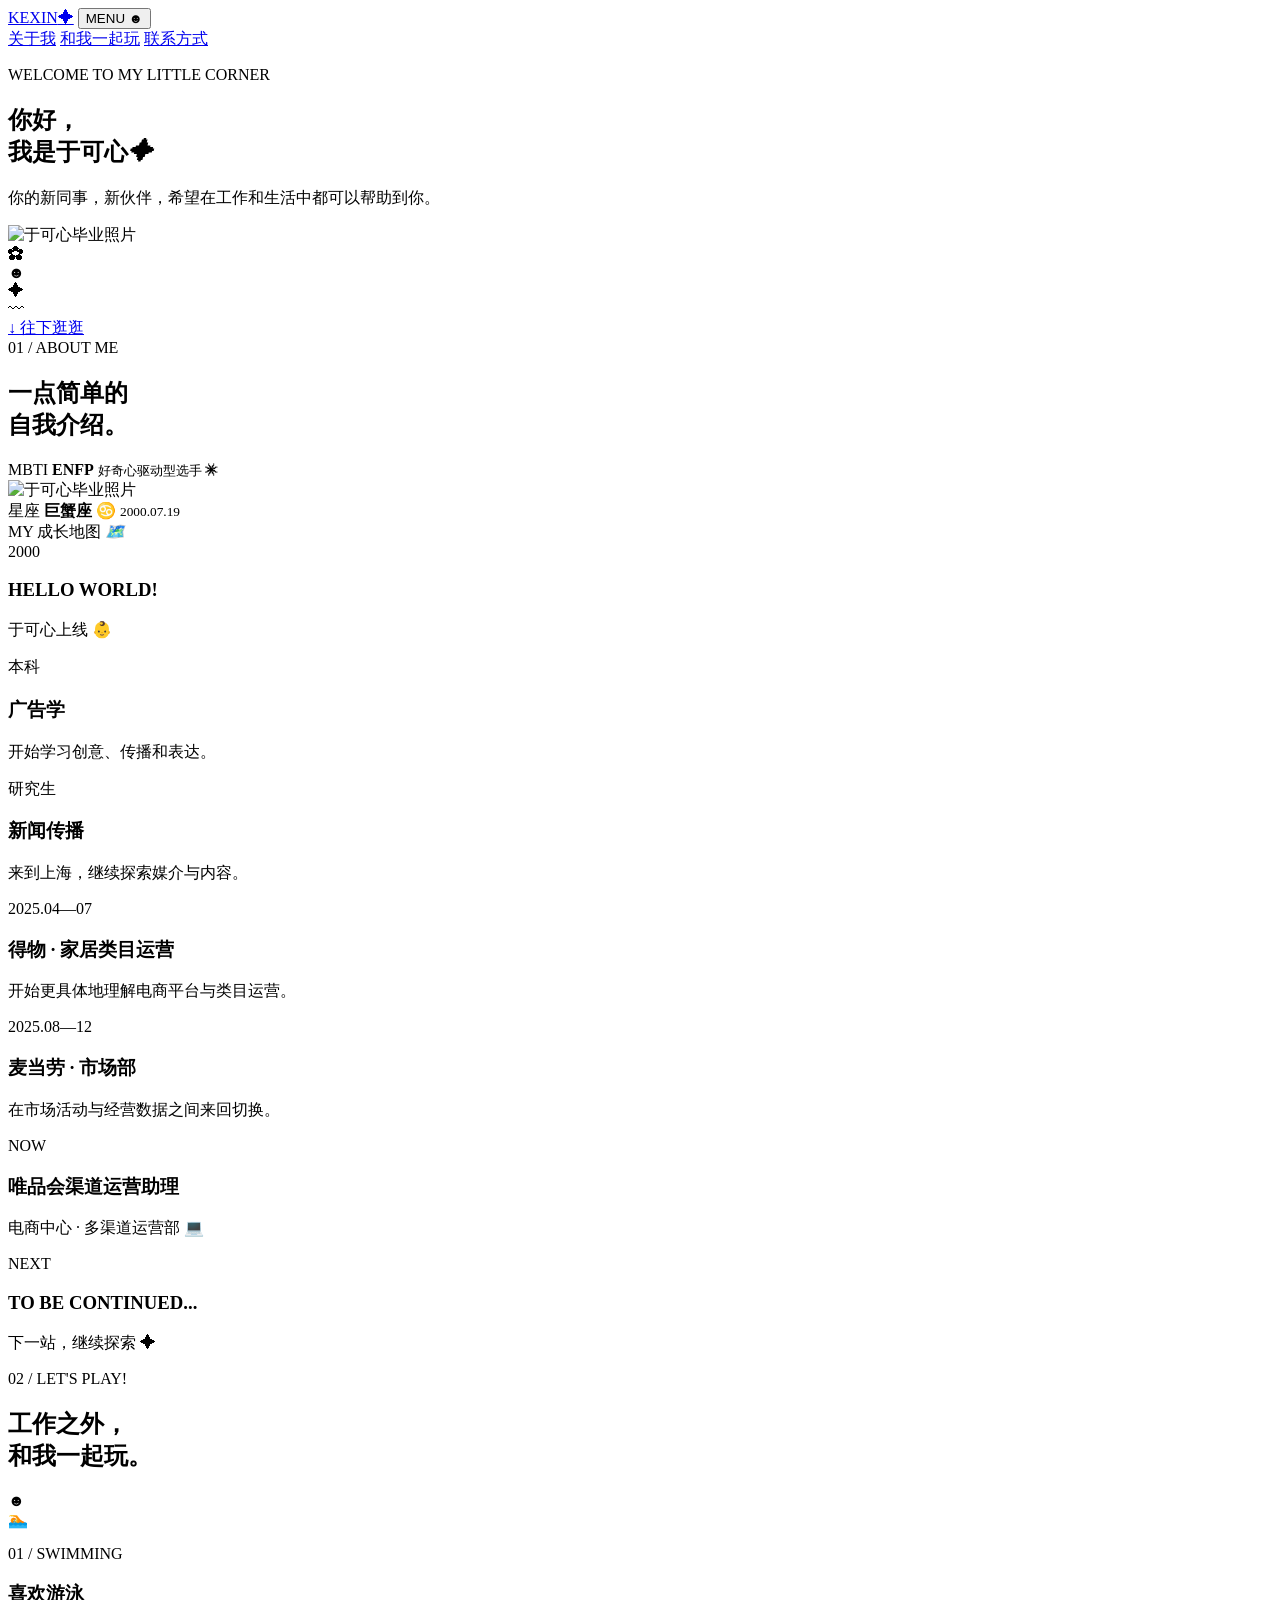
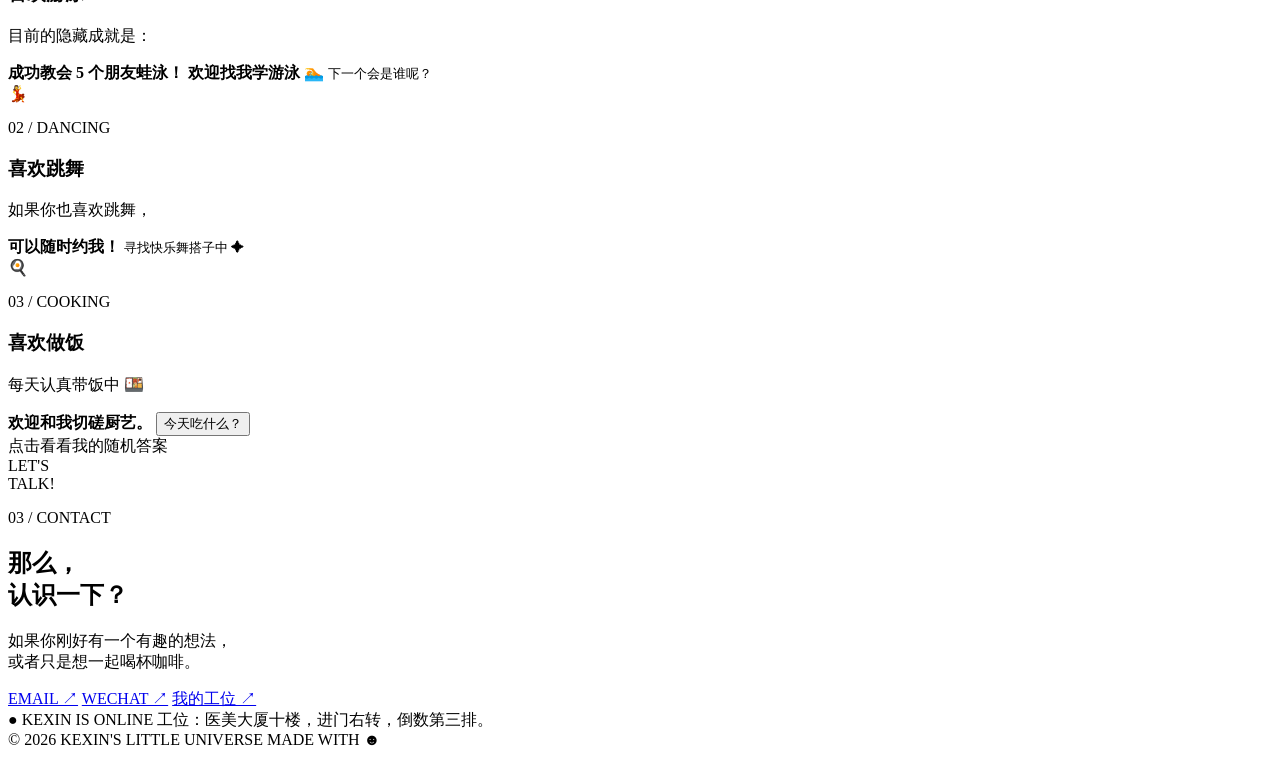
==== index.html @ 23c0f8e8 "Deploy personal website" ====
<!DOCTYPE html>
<html lang="zh-CN">
<head>
  <meta charset="UTF-8" />
  <meta name="viewport" content="width=device-width, initial-scale=1.0" />
  <title>于可心 · Personal Website</title>
  <meta name="description" content="于可心的个人网站" />
  <link rel="stylesheet" href="style.css" />
</head>
<body>
  <div class="cursor-dot"></div>

  <header class="site-header">
    <a class="logo" href="#home">KEXIN<span>✦</span></a>
    <button class="menu-toggle" aria-label="打开菜单">MENU ☻</button>
    <nav>
      <a href="#about">关于我</a>
      <a href="#play">和我一起玩</a>
      <a href="#contact">联系方式</a>
    </nav>
  </header>

  <main>
    <section id="home" class="hero section">
      <div class="hero-copy">
        <p class="eyebrow">WELCOME TO MY LITTLE CORNER</p>
        <h1>你好，<br>我是<span>于可心</span><i>✦</i></h1>
        <p class="hero-sub">你的新同事，新伙伴，希望在工作和生活中都可以帮助到你。</p>
      </div>
      <div class="hero-photo-wrap"><img class="hero-photo" src="IMG_9147.JPG" alt="于可心毕业照片"></div>
      <div class="hero-shapes" aria-hidden="true">
        <div class="shape flower">✿</div>
        <div class="shape bubble">☻</div>
        <div class="shape star">✦</div>
        <div class="shape squiggle">〰</div>
      </div>
      <a class="scroll-link" href="#about">↓ 往下逛逛</a>
    </section>

    <section id="about" class="section about">
      <div class="section-label">01 / ABOUT ME</div>
      <div class="about-head">
        <h2>一点简单的<br><span>自我介绍。</span></h2>
      </div>

      <div class="profile-grid">
        <article class="fact-card rotate-left">
          <span>MBTI</span>
          <strong>ENFP</strong>
          <small>好奇心驱动型选手 ✷</small>
        </article>
        <article class="fact-card photo-card">
          <img src="IMG_9147.JPG" alt="于可心毕业照片">
        </article>
        <article class="fact-card rotate-right">
          <span>星座</span>
          <strong>巨蟹座 ♋</strong>
          <small>2000.07.19</small>
        </article>
      </div>

      <div class="timeline-wrap">
        <div class="timeline-title"><span>MY</span> 成长地图 <i>🗺️</i></div>
        <div class="timeline compact-timeline">
          <article class="timeline-item">
            <div class="year">2000</div>
            <div class="timeline-content"><h3>HELLO WORLD!</h3><p>于可心上线 👶</p></div>
          </article>
          <article class="timeline-item">
            <div class="year">本科</div>
            <div class="timeline-content"><h3>广告学</h3><p>开始学习创意、传播和表达。</p></div>
          </article>
          <article class="timeline-item">
            <div class="year">研究生</div>
            <div class="timeline-content"><h3>新闻传播</h3><p>来到上海，继续探索媒介与内容。</p></div>
          </article>
          <article class="timeline-item">
            <div class="year">2025.04—07</div>
            <div class="timeline-content"><h3>得物 · 家居类目运营</h3><p>开始更具体地理解电商平台与类目运营。</p></div>
          </article>
          <article class="timeline-item">
            <div class="year">2025.08—12</div>
            <div class="timeline-content"><h3>麦当劳 · 市场部</h3><p>在市场活动与经营数据之间来回切换。</p></div>
          </article>
          <article class="timeline-item now">
            <div class="year">NOW</div>
            <div class="timeline-content"><h3>唯品会渠道运营助理</h3><p>电商中心 · 多渠道运营部 💻</p></div>
          </article>
          <article class="timeline-item future">
            <div class="year">NEXT</div>
            <div class="timeline-content"><h3>TO BE CONTINUED...</h3><p>下一站，继续探索 ✦</p></div>
          </article>
        </div>
      </div>
    </section>

    <section id="play" class="section play">
      <div class="section-label">02 / LET'S PLAY!</div>
      <div class="play-title">
        <h2>工作之外，<br>和我<span>一起玩。</span></h2>
        <div class="smiley">☻</div>
      </div>
      <div class="play-grid">
        <article class="play-card swim">
          <div class="card-icon">🏊</div>
          <p class="mini">01 / SWIMMING</p>
          <h3>喜欢游泳</h3>
          <p>目前的隐藏成就是：</p>
          <strong>成功教会 5 个朋友蛙泳！</strong>
          <b class="learn-swim">欢迎找我学游泳 🏊</b>
          <small>下一个会是谁呢？</small>
        </article>
        <article class="play-card dance">
          <div class="card-icon">💃</div>
          <p class="mini">02 / DANCING</p>
          <h3>喜欢跳舞</h3>
          <p>如果你也喜欢跳舞，</p>
          <strong>可以随时约我！</strong>
          <small>寻找快乐舞搭子中 ✦</small>
        </article>
        <article class="play-card cook">
          <div class="card-icon">🍳</div>
          <p class="mini">03 / COOKING</p>
          <h3>喜欢做饭</h3>
          <p>每天认真带饭中 🍱</p>
          <strong>欢迎和我切磋厨艺。</strong>
          <button id="mealButton">今天吃什么？</button>
          <div id="mealResult" class="meal-result">点击看看我的随机答案</div>
        </article>
      </div>
    </section>

    <section id="contact" class="section contact">
      <div class="contact-sticker">LET'S<br>TALK!</div>
      <p class="eyebrow">03 / CONTACT</p>
      <h2>那么，<br><span>认识一下？</span></h2>
      <p class="contact-copy">如果你刚好有一个有趣的想法，<br>或者只是想一起喝杯咖啡。</p>
      <div class="contact-links">
        <a href="mailto:ykx20000729@163.com">EMAIL ↗</a>
        <a href="tel:15516280926">WECHAT ↗</a>
        <a href="#" onclick="return false;">我的工位 ↗</a>
      </div>
      <div class="online">● KEXIN IS ONLINE <span>工位：医美大厦十楼，进门右转，倒数第三排。</span></div>
      <footer>© 2026 KEXIN'S LITTLE UNIVERSE <span>MADE WITH ☻</span></footer>
    </section>
  </main>

  <script src="script.js"></script>
</body>
</html>
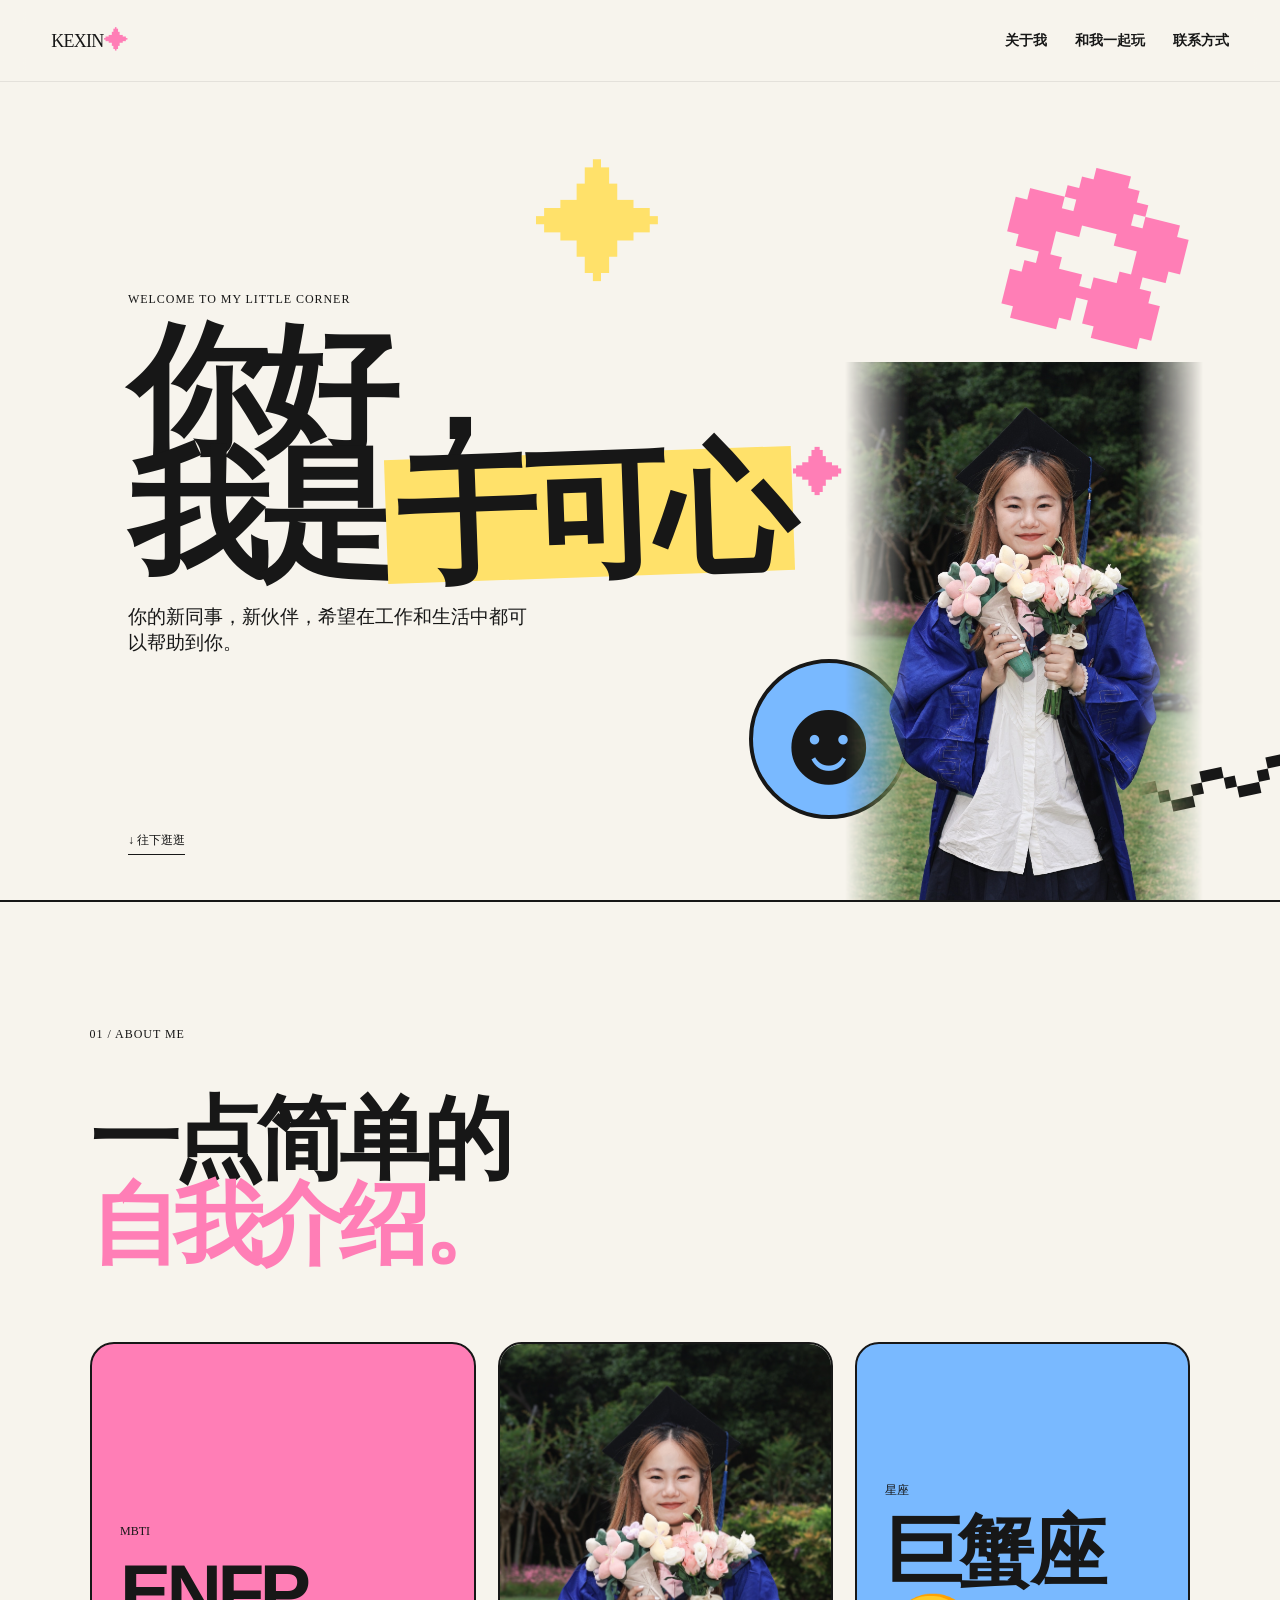
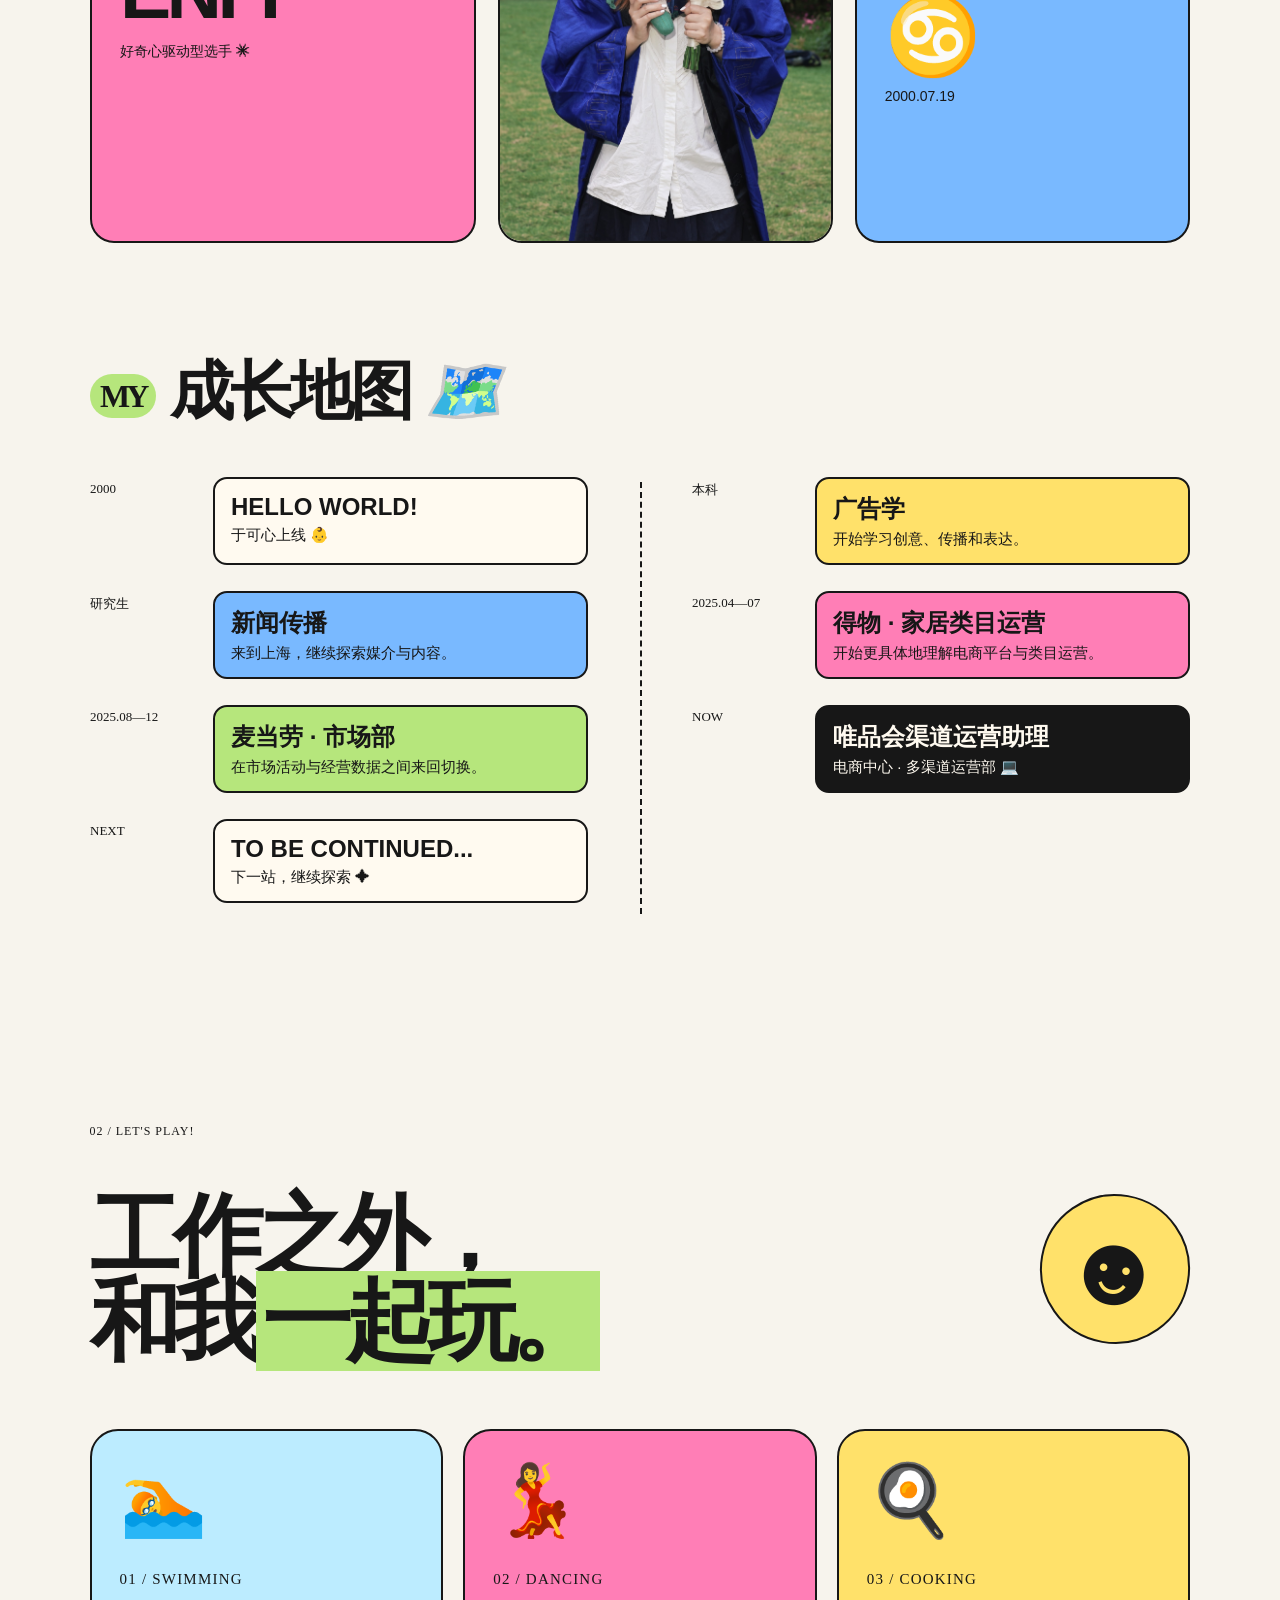
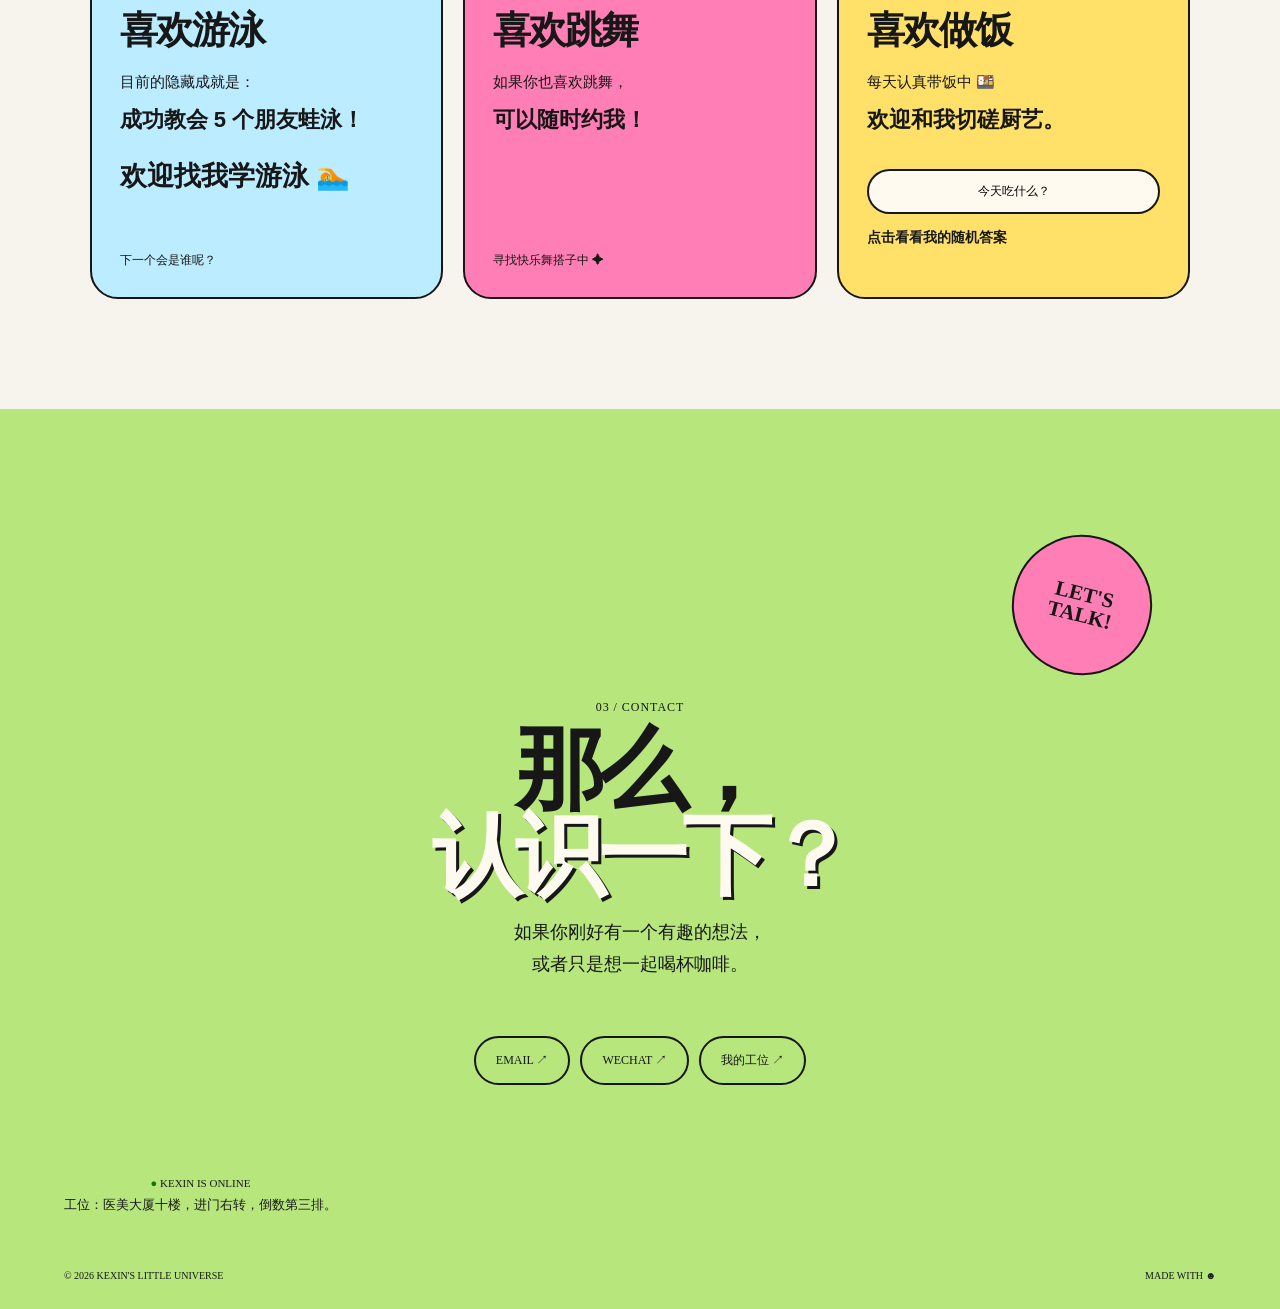
==== commit afd2cd44: "Fix image path for GitHub Pages" ====
--- a/index.html
+++ b/index.html
@@ -27,7 +27,7 @@
         <h1>你好，<br>我是<span>于可心</span><i>✦</i></h1>
         <p class="hero-sub">你的新同事，新伙伴，希望在工作和生活中都可以帮助到你。</p>
       </div>
-      <div class="hero-photo-wrap"><img class="hero-photo" src="IMG_9147.JPG" alt="于可心毕业照片"></div>
+      <div class="hero-photo-wrap"><img class="hero-photo" src="IMG_9147(2).JPG" alt="于可心毕业照片"></div>
       <div class="hero-shapes" aria-hidden="true">
         <div class="shape flower">✿</div>
         <div class="shape bubble">☻</div>
@@ -50,7 +50,7 @@
           <small>好奇心驱动型选手 ✷</small>
         </article>
         <article class="fact-card photo-card">
-          <img src="IMG_9147.JPG" alt="于可心毕业照片">
+          <img src="IMG_9147(2).JPG" alt="于可心毕业照片">
         </article>
         <article class="fact-card rotate-right">
           <span>星座</span>
--- a/style.css
+++ b/style.css
@@ -0,0 +1,63 @@
+@import url('https://fonts.googleapis.com/css2?family=DM+Mono:wght@400;500&family=Noto+Sans+SC:wght@400;500;600;700;800;900&display=swap');
+
+:root{
+  --ink:#171717; --paper:#f7f4ed; --pink:#ff7eb6; --blue:#79b9ff;
+  --yellow:#ffe16a; --green:#b6e67c; --cream:#fffaf0;
+}
+
+*{box-sizing:border-box}
+html{scroll-behavior:smooth}
+body{margin:0;background:var(--paper);color:var(--ink);font-family:"Noto Sans SC",sans-serif;overflow-x:hidden}
+a{color:inherit;text-decoration:none}
+.site-header{height:82px;position:fixed;z-index:20;inset:0 0 auto;display:flex;align-items:center;justify-content:space-between;padding:0 4vw;background:rgba(247,244,237,.82);backdrop-filter:blur(12px);border-bottom:1px solid rgba(23,23,23,.08)}
+.logo{font-family:"DM Mono";font-size:18px;font-weight:500;letter-spacing:-.04em}.logo span{color:var(--pink);font-size:25px;vertical-align:-2px}
+nav{display:flex;gap:28px;font-size:14px;font-weight:600}nav a{position:relative}nav a:after{content:"";position:absolute;left:0;bottom:-5px;width:0;height:2px;background:var(--ink);transition:.25s}nav a:hover:after{width:100%}
+.menu-toggle{display:none;border:0;background:none;font:600 13px "DM Mono";cursor:pointer}
+.section{min-height:100vh;padding:125px 7vw 70px;position:relative}
+.hero{display:flex;align-items:center;padding-left:10vw;overflow:hidden}
+.hero-copy{position:relative;z-index:2}.eyebrow,.section-label,.mini{font:500 12px "DM Mono";letter-spacing:.08em}.hero h1{font-size:clamp(72px,11vw,178px);line-height:.88;letter-spacing:-.085em;margin:22px 0 28px;font-weight:900}.hero h1 span{display:inline-block;background:var(--yellow);padding:0 .07em;transform:rotate(-2deg)}.hero h1 i{font-style:normal;font-size:.35em;color:var(--pink);vertical-align:top}.hero-sub{font-size:17px;font-weight:500}.scroll-link{position:absolute;bottom:45px;left:10vw;font:500 12px "DM Mono";border-bottom:1px solid var(--ink);padding-bottom:5px}
+.hero-shapes .shape{position:absolute;display:grid;place-items:center;animation:float 5s ease-in-out infinite}.flower{font-size:190px;color:var(--pink);right:7%;top:18%;transform:rotate(14deg)}.bubble{font-size:125px;right:29%;bottom:9%;background:var(--blue);border:4px solid var(--ink);width:160px;height:160px;border-radius:50%;animation-delay:-1s!important}.star{font-size:130px;color:var(--yellow);right:48%;top:17%;animation-delay:-2s!important}.squiggle{font-size:180px;right:-2%;bottom:0;transform:rotate(-12deg);animation-delay:-3s!important}
+@keyframes float{50%{translate:0 -13px;rotate:3deg}}
+
+.about{border-top:2px solid var(--ink)}.section-label{margin-bottom:55px}.about-head{display:grid;grid-template-columns:1.3fr .7fr;gap:50px;align-items:end}.about h2,.experience h2,.play h2,.contact h2{font-size:clamp(50px,7vw,108px);letter-spacing:-.075em;line-height:.95;margin:0;font-weight:900}.about h2 span{color:var(--pink)}.about-head>p{font-size:18px;line-height:1.7;margin:0 0 8px}
+.profile-grid{display:grid;grid-template-columns:1fr 1fr;gap:22px;max-width:820px;margin:75px auto 105px}.fact-card{min-height:230px;border:2px solid var(--ink);border-radius:24px;padding:28px;display:flex;flex-direction:column;align-items:flex-start;justify-content:center;transition:.25s}.fact-card:hover{translate:0 -8px;box-shadow:8px 9px 0 var(--ink)}.fact-card:first-child{background:var(--pink)}.fact-card:last-child{background:var(--blue)}.fact-card span{font:500 12px "DM Mono"}.fact-card strong{font-size:clamp(48px,6vw,78px);letter-spacing:-.06em;line-height:1.1;margin:10px 0}.fact-card small{font-size:14px}
+.timeline-wrap{max-width:1100px;margin:auto}.timeline-title{font-size:clamp(40px,5vw,76px);font-weight:900;letter-spacing:-.06em;margin-bottom:42px}.timeline-title span{font-family:"DM Mono";font-size:.5em;background:var(--green);padding:4px 10px;border-radius:99px;vertical-align:middle}.timeline{border-left:2px solid var(--ink);margin-left:18%;padding-left:55px}.timeline-item{display:grid;grid-template-columns:140px 1fr;gap:25px;position:relative;padding:0 0 45px}.timeline-item:before{content:"";width:15px;height:15px;background:var(--paper);border:2px solid var(--ink);border-radius:50%;position:absolute;left:-64px;top:5px}.timeline-item.now:before{background:var(--pink);width:22px;height:22px;left:-67px;top:1px}.year{font:500 13px "DM Mono";padding-top:4px}.timeline-content h3{font-size:24px;margin:0 0 5px}.timeline-content p{margin:0;font-size:15px}.future .timeline-content{border:2px dashed var(--ink);padding:18px;border-radius:15px}
+
+.experience{background:var(--ink);color:var(--cream)}.light{color:var(--yellow)}.experience-intro{display:flex;justify-content:space-between;align-items:end;margin-bottom:70px}.experience h2 span{color:var(--yellow)}.experience-intro p{font-size:16px}.company-stack{max-width:1100px;margin:auto}.company-card{min-height:245px;border-radius:25px;border:2px solid var(--ink);padding:32px 40px;display:grid;grid-template-columns:120px 1fr auto;align-items:center;margin-top:-10px;transition:.25s;cursor:default}.company-card:hover{transform:translateX(12px) rotate(.5deg)}.card-mcd{background:var(--yellow);color:var(--ink)}.card-poizon{background:var(--blue);color:var(--ink)}.company-number{font:500 13px "DM Mono";align-self:start}.company-card h3{font-size:clamp(50px,7vw,95px);letter-spacing:-.075em;line-height:.9;margin:0}.company-card h3 em{font-style:normal;font-size:.55em}.company-card p{font-size:18px;margin:13px 0 0}.arrow{font-size:48px;transition:.25s}.company-card:hover .arrow{transform:rotate(45deg)}
+
+.play{padding-bottom:110px}.play-title{display:flex;justify-content:space-between;align-items:start;margin-bottom:65px}.play h2 span{background:var(--green);padding:0 .06em}.smiley{font-size:100px;background:var(--yellow);width:150px;height:150px;border-radius:50%;border:2px solid var(--ink);display:grid;place-items:center;transform:rotate(10deg)}.play-grid{display:grid;grid-template-columns:repeat(3,1fr);gap:20px}.play-card{border:2px solid var(--ink);border-radius:28px;padding:28px;min-height:470px;position:relative;display:flex;flex-direction:column;transition:.25s}.play-card:hover{transform:translateY(-9px)}.swim{background:#bcecff}.dance{background:var(--pink)}.cook{background:var(--yellow)}.card-icon{font-size:70px;margin-bottom:25px}.play-card h3{font-size:38px;letter-spacing:-.05em;margin:12px 0}.play-card p{margin:5px 0;font-size:15px}.play-card strong{font-size:22px;line-height:1.4;margin:8px 0}.play-card small{margin-top:auto;font:500 12px "DM Mono"}#mealButton{margin-top:25px;border:2px solid var(--ink);background:var(--cream);border-radius:99px;padding:12px 16px;font:500 12px "DM Mono";cursor:pointer;transition:.2s}#mealButton:hover{background:var(--ink);color:var(--cream)}.meal-result{font-size:14px;margin-top:15px;min-height:24px;font-weight:700}
+
+.contact{min-height:100vh;background:var(--green);display:flex;flex-direction:column;align-items:center;text-align:center;justify-content:center;overflow:hidden}.contact h2 span{color:var(--cream);text-shadow:3px 3px 0 var(--ink)}.contact-copy{font-size:18px;line-height:1.8}.contact-links{display:flex;gap:10px;margin-top:38px}.contact-links a{border:2px solid var(--ink);padding:14px 20px;border-radius:99px;font:500 12px "DM Mono";transition:.2s}.contact-links a:hover{background:var(--ink);color:var(--cream);transform:translateY(-4px)}.contact-sticker{position:absolute;right:10%;top:14%;background:var(--pink);border:2px solid var(--ink);border-radius:50%;width:140px;height:140px;display:grid;place-items:center;font:900 21px/1 "DM Mono";transform:rotate(14deg)}.online{position:absolute;left:5vw;bottom:95px;font:500 11px "DM Mono"}.online:first-letter{color:#167300}.online span{display:block;margin-top:7px;font-family:"Noto Sans SC";font-size:13px}footer{position:absolute;bottom:28px;left:5vw;right:5vw;display:flex;justify-content:space-between;font:500 10px "DM Mono"}
+
+@media(max-width:760px){.site-header{height:68px;padding:0 6vw}nav{display:none}nav.open{display:flex;position:absolute;top:68px;left:0;right:0;background:var(--paper);padding:24px 6vw;flex-direction:column;gap:20px;border-bottom:2px solid var(--ink)}.menu-toggle{display:block}.section{padding:105px 6vw 55px}.hero{padding-left:8vw}.hero h1{font-size:19vw}.hero-sub{font-size:14px}.flower{font-size:105px;right:2%;top:24%}.bubble{width:95px;height:95px;font-size:70px;right:8%;bottom:18%}.star{font-size:70px;right:42%;top:18%}.squiggle{font-size:100px}.scroll-link{left:8vw}.about-head,.experience-intro{display:block}.about-head>p{margin-top:28px;font-size:15px}.profile-grid{margin:50px 0 70px;gap:12px}.fact-card{min-height:180px;padding:18px;border-radius:18px}.fact-card strong{font-size:35px}.timeline{margin-left:12px;padding-left:30px}.timeline-item{grid-template-columns:72px 1fr;gap:12px;padding-bottom:36px}.timeline-item:before{left:-39px}.timeline-item.now:before{left:-42px}.timeline-content h3{font-size:18px}.timeline-content p{font-size:13px}.company-card{grid-template-columns:1fr auto;padding:25px;min-height:210px}.company-number{grid-column:1/-1}.company-card h3{font-size:58px}.play-title .smiley{width:80px;height:80px;font-size:55px}.play-grid{grid-template-columns:1fr}.play-card{min-height:360px}.contact-sticker{width:90px;height:90px;font-size:14px;right:4%;top:8%}.contact-links{flex-wrap:wrap;justify-content:center}.online{position:static;margin-top:45px}footer{position:absolute;bottom:20px}.contact h2{font-size:19vw}}
+
+.current-role{font-size:18px!important;line-height:1.9!important}.current-role strong{background:var(--yellow);padding:1px 6px}
+.profile-grid{grid-template-columns:1.15fr 1fr 1fr;max-width:1100px;align-items:stretch}
+.role-card{background:var(--ink);color:var(--cream);border:2px solid var(--ink);border-radius:24px;padding:28px;display:flex;flex-direction:column;justify-content:center}
+.role-card>span{font:500 11px "DM Mono";color:var(--green);letter-spacing:.08em}.role-card>strong{font-size:26px;line-height:1.35;margin-top:12px}.role-card p{font-size:15px;margin:10px 0 20px}.role-card blockquote{margin:0;border-top:1px solid rgba(255,255,255,.3);padding-top:17px;font-size:14px;line-height:1.7}.role-card b{color:var(--yellow);font-size:16px}
+.compact-timeline{display:grid;grid-template-columns:1fr 1fr;gap:0 52px;border-left:0;margin-left:0;padding-left:0;position:relative}
+.compact-timeline:before{content:"";position:absolute;left:50%;top:5px;bottom:15px;border-left:2px dashed var(--ink)}
+.compact-timeline .timeline-item{grid-template-columns:108px 1fr;gap:15px;padding:0 0 26px;margin:0}
+.compact-timeline .timeline-item:before{display:none}
+.compact-timeline .timeline-item:nth-child(odd){padding-right:26px}
+.compact-timeline .timeline-item:nth-child(even){padding-left:26px}
+.compact-timeline .timeline-item:nth-child(odd) .timeline-content{background:var(--cream)}
+.compact-timeline .timeline-content{border:2px solid var(--ink);border-radius:14px;padding:14px 16px;transition:.25s}
+.compact-timeline .timeline-item:hover .timeline-content{transform:translateY(-4px);box-shadow:5px 5px 0 var(--ink)}
+.compact-timeline .timeline-item:nth-child(2) .timeline-content{background:var(--yellow)}
+.compact-timeline .timeline-item:nth-child(3) .timeline-content{background:var(--blue)}
+.compact-timeline .timeline-item:nth-child(4) .timeline-content{background:var(--pink)}
+.compact-timeline .timeline-item:nth-child(5) .timeline-content{background:var(--green)}
+.compact-timeline .now .timeline-content{background:var(--ink)!important;color:var(--cream)}
+.company-card small{display:block;margin-top:10px;font:500 11px "DM Mono";letter-spacing:.02em}
+.learn-swim{font-size:27px;line-height:1.35;margin-top:14px;display:block}
+.hero-sub{max-width:400px;font-size:19px}
+@media(max-width:900px){.profile-grid{grid-template-columns:1fr 1fr}.role-card{grid-column:1/-1;min-height:200px}.compact-timeline{grid-template-columns:1fr}.compact-timeline:before{display:none}.compact-timeline .timeline-item,.compact-timeline .timeline-item:nth-child(even),.compact-timeline .timeline-item:nth-child(odd){padding:0 0 15px;grid-template-columns:95px 1fr}.compact-timeline .timeline-content{padding:12px 14px}}
+@media(max-width:560px){.profile-grid{grid-template-columns:1fr}.role-card{grid-column:auto}.compact-timeline .timeline-item{grid-template-columns:82px 1fr}.learn-swim{font-size:23px}.company-card small{font-size:10px}.current-role{font-size:16px!important}}
+
+.hero-photo-wrap{position:absolute;right:6vw;bottom:0;width:min(28vw,360px);z-index:1;display:flex;align-items:flex-end;justify-content:center}
+.hero-photo{width:100%;height:auto;max-height:82vh;object-fit:contain;object-position:center bottom;filter:saturate(.98);-webkit-mask-image:linear-gradient(to right,transparent 0%,black 18%,black 82%,transparent 100%);mask-image:linear-gradient(to right,transparent 0%,black 18%,black 82%,transparent 100%)}
+@media(max-width:900px){.hero-photo-wrap{width:38vw;right:0;opacity:.9}.hero-photo{max-height:65vh}}
+
+.photo-card{padding:0;overflow:hidden;min-height:230px}
+.photo-card img{width:100%;height:100%;min-height:230px;object-fit:cover;object-position:center 28%;display:block}
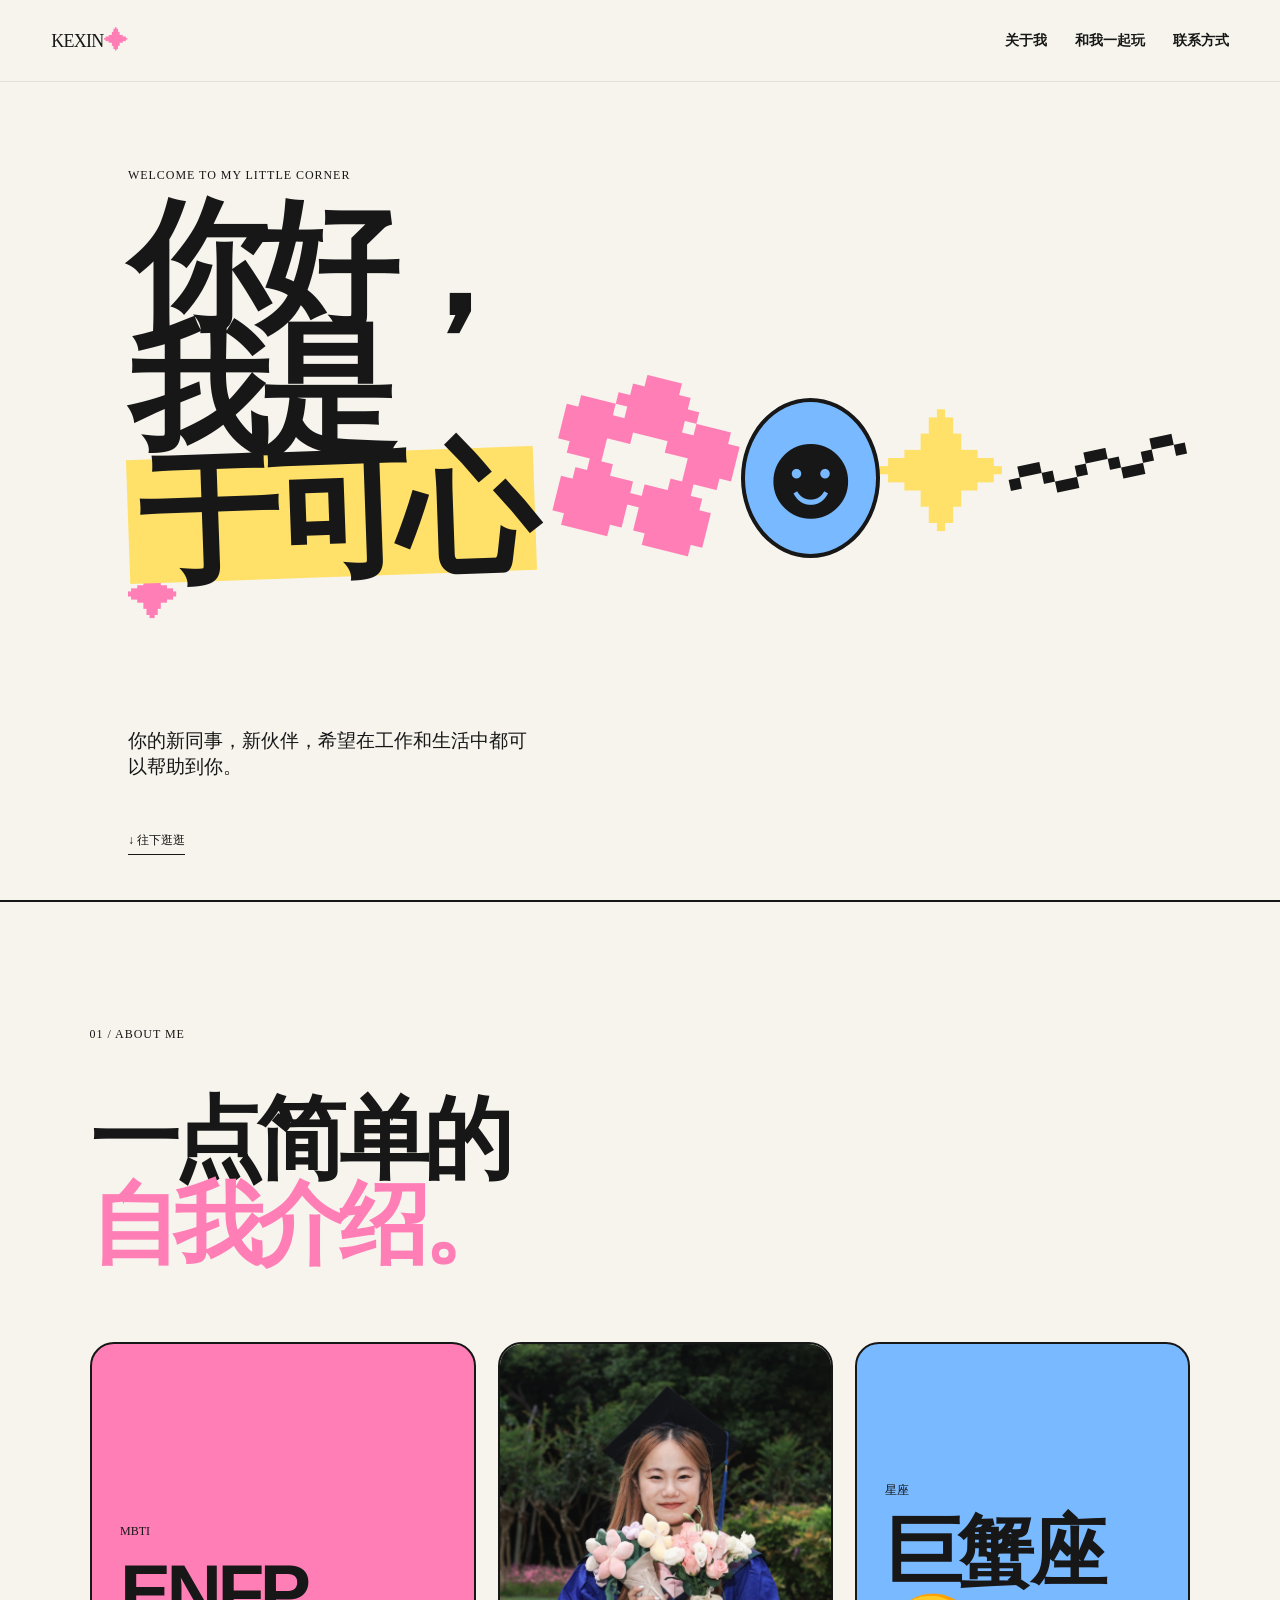
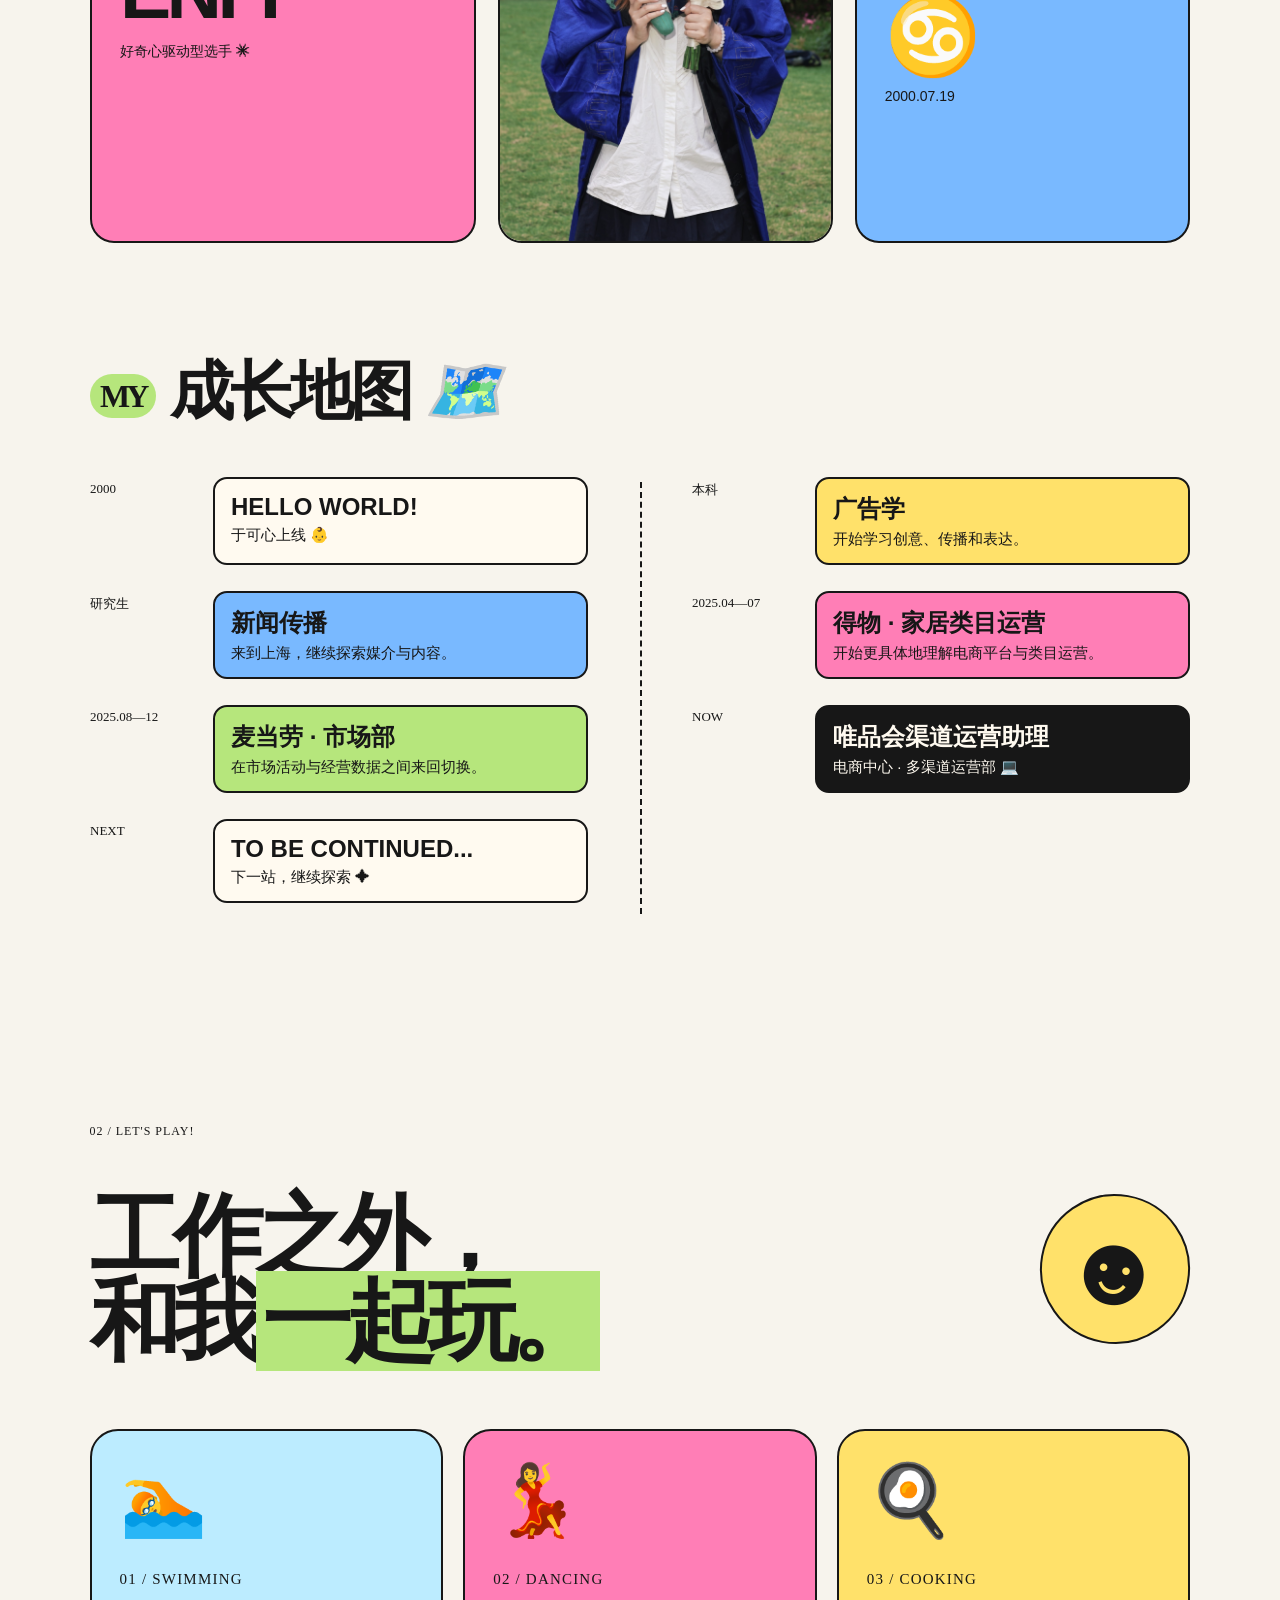
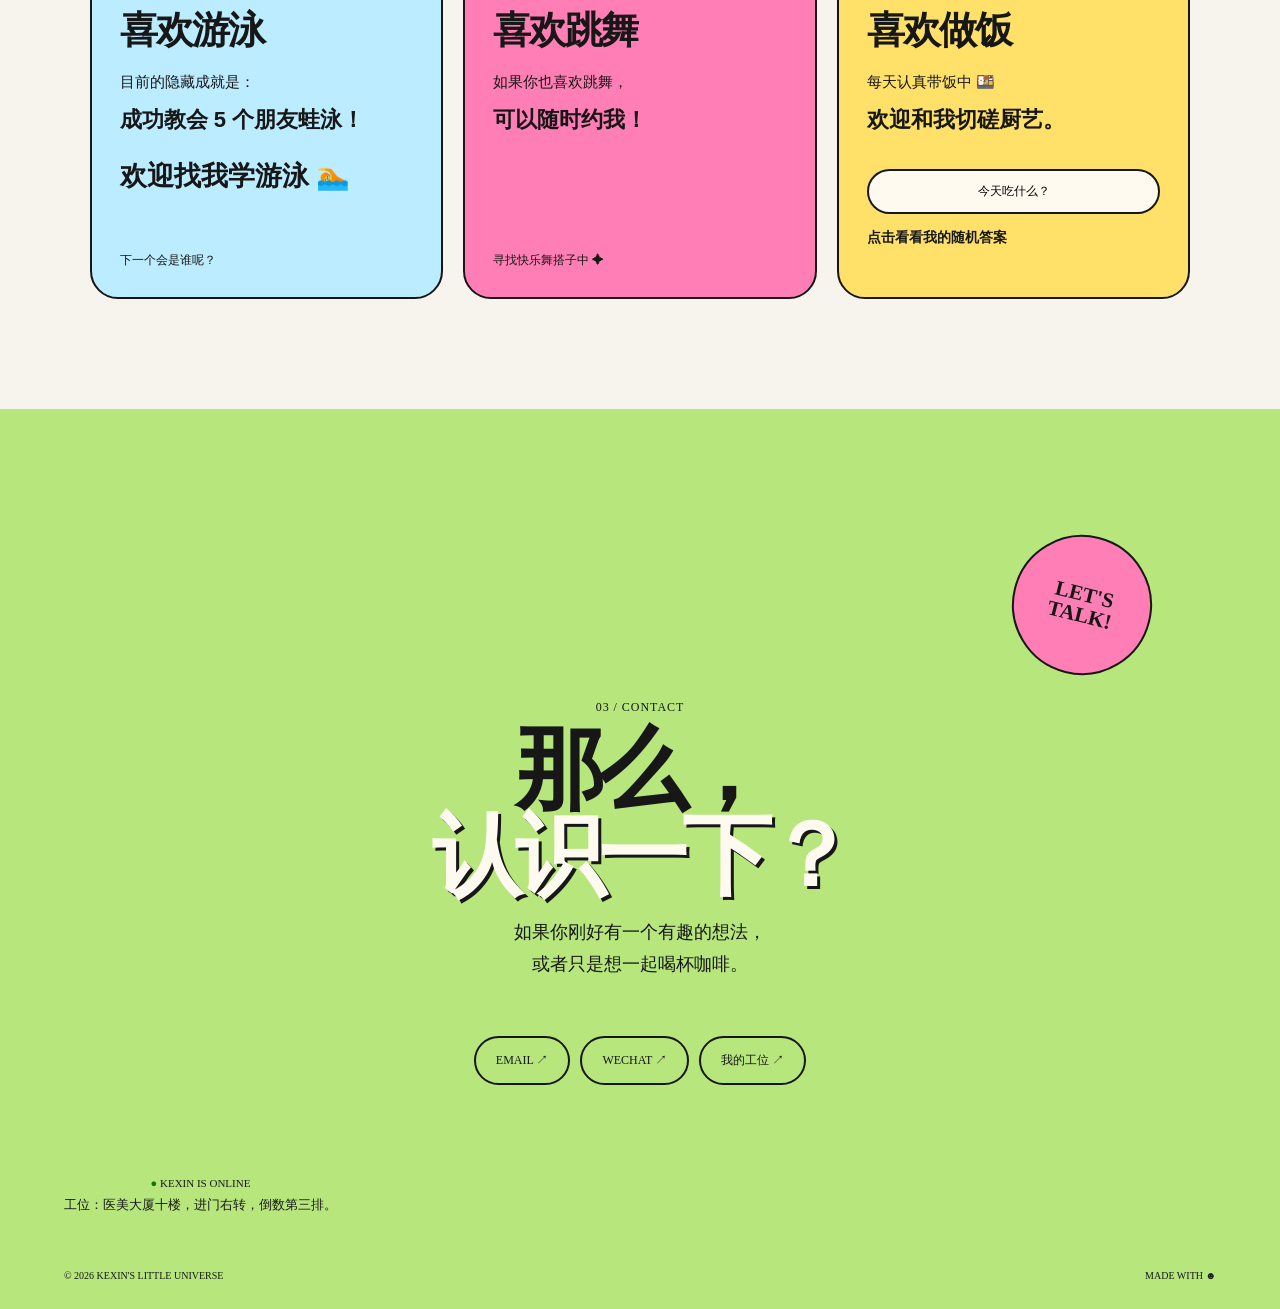
==== commit 0acfe48a: "Remove hero photo section from index.html Removed hero photo and related div from index.html." ====
--- a/index.html
+++ b/index.html
@@ -27,8 +27,6 @@
         <h1>你好，<br>我是<span>于可心</span><i>✦</i></h1>
         <p class="hero-sub">你的新同事，新伙伴，希望在工作和生活中都可以帮助到你。</p>
       </div>
-      <div class="hero-photo-wrap"><img class="hero-photo" src="IMG_9147(2).JPG" alt="于可心毕业照片"></div>
-      <div class="hero-shapes" aria-hidden="true">
         <div class="shape flower">✿</div>
         <div class="shape bubble">☻</div>
         <div class="shape star">✦</div>
@@ -147,4 +145,4 @@
 
   <script src="script.js"></script>
 </body>
-</html>+</html>
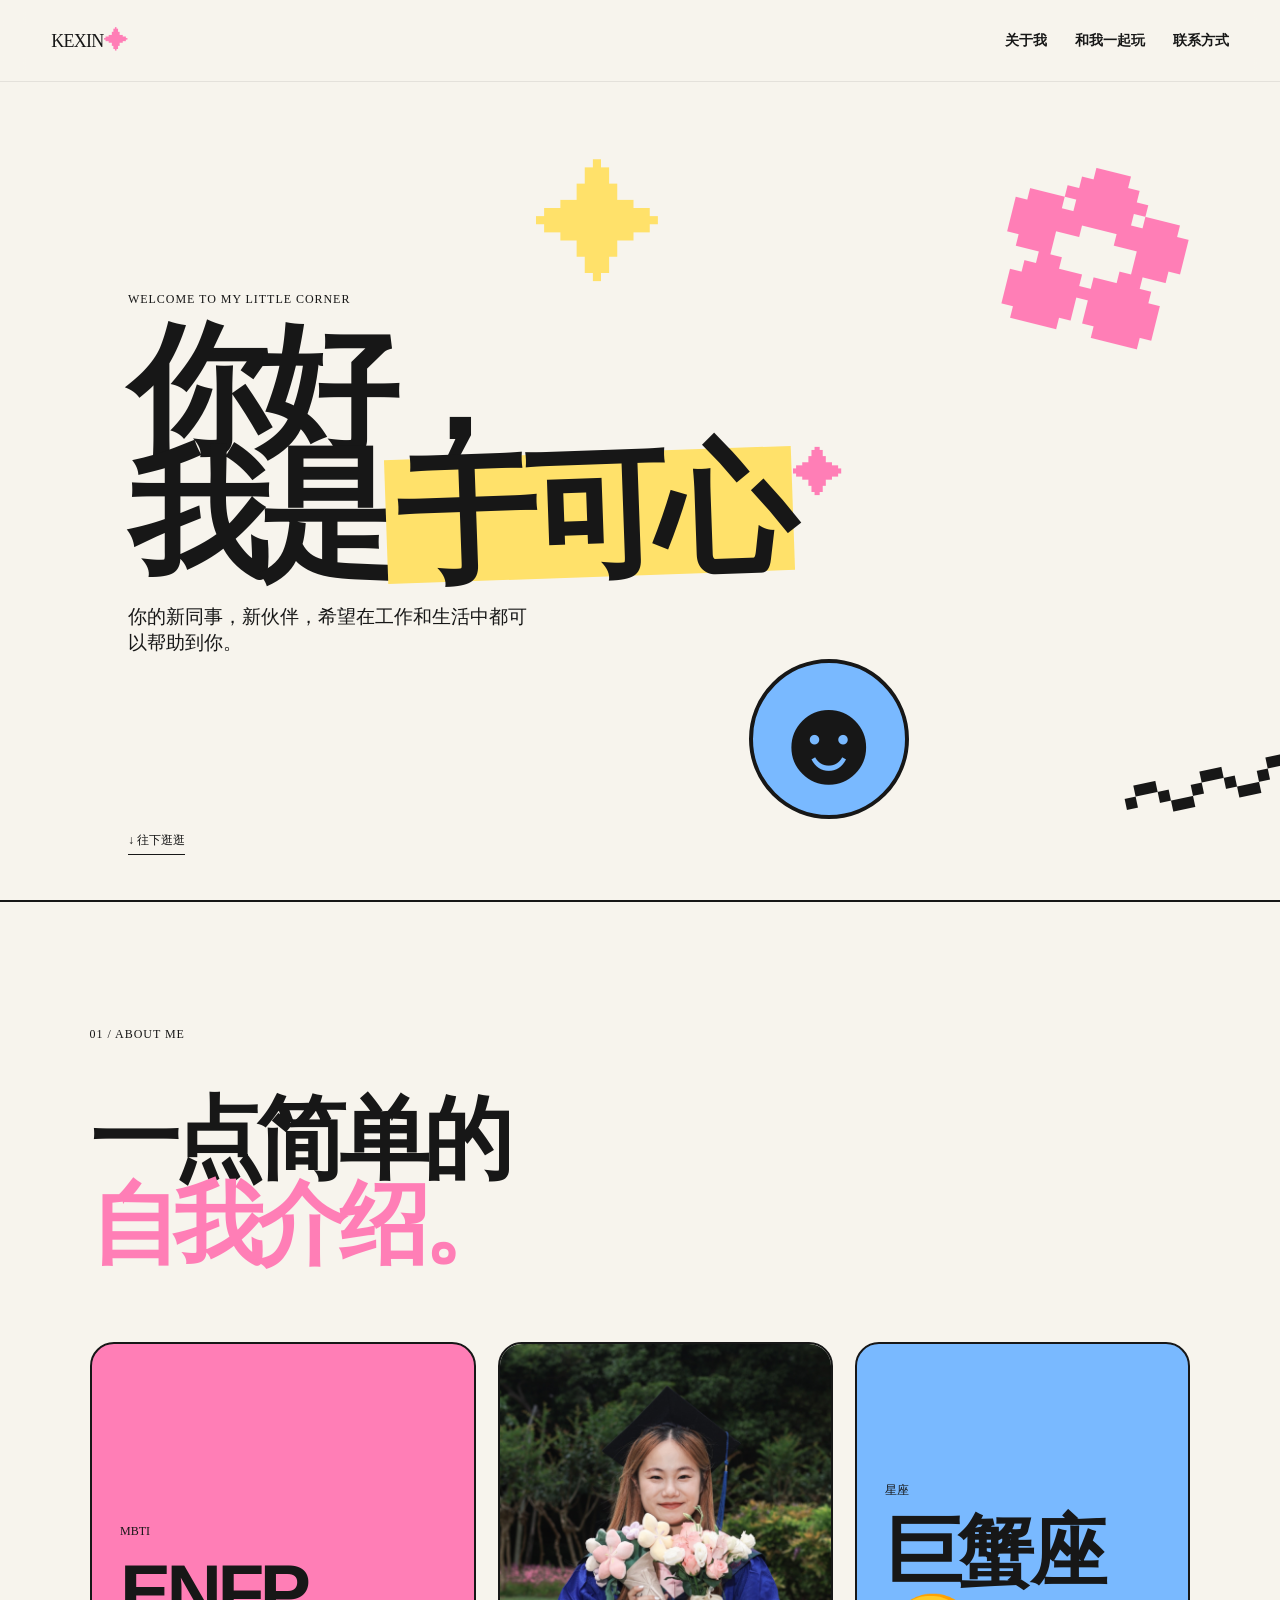
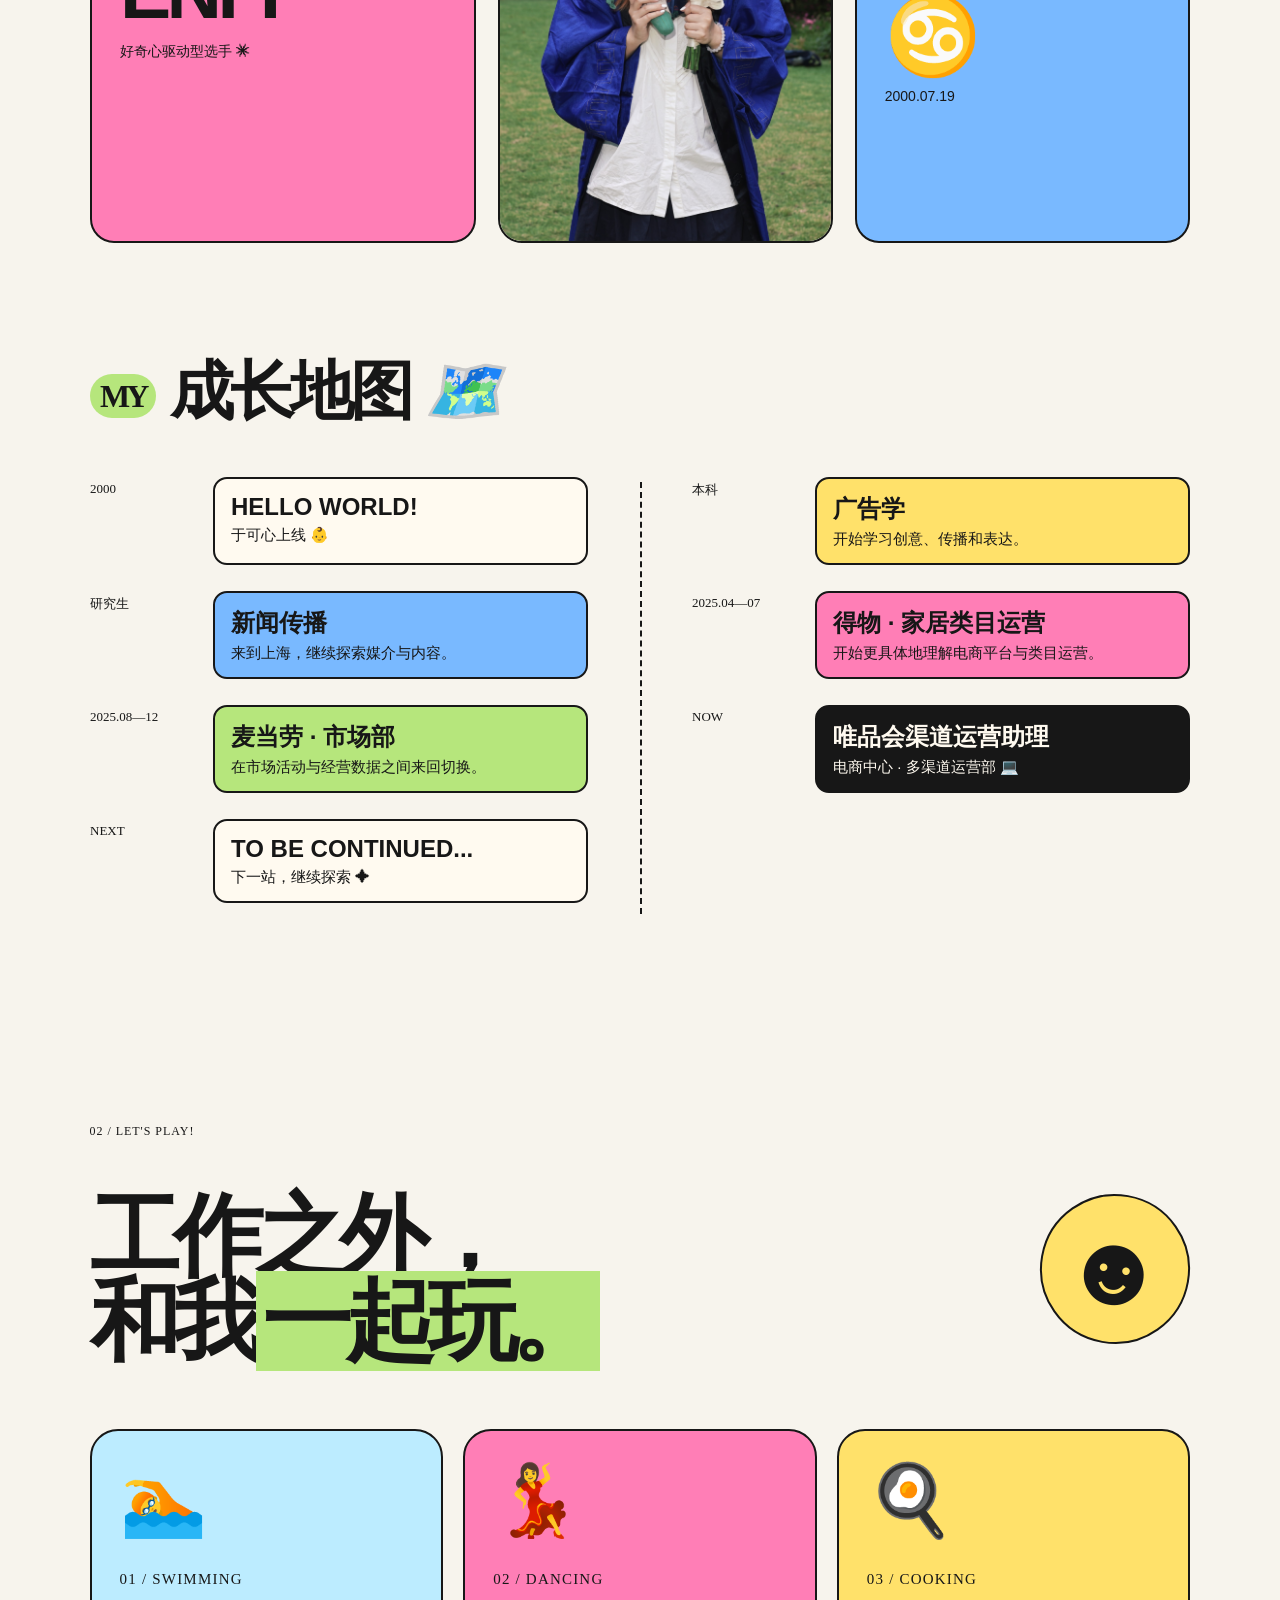
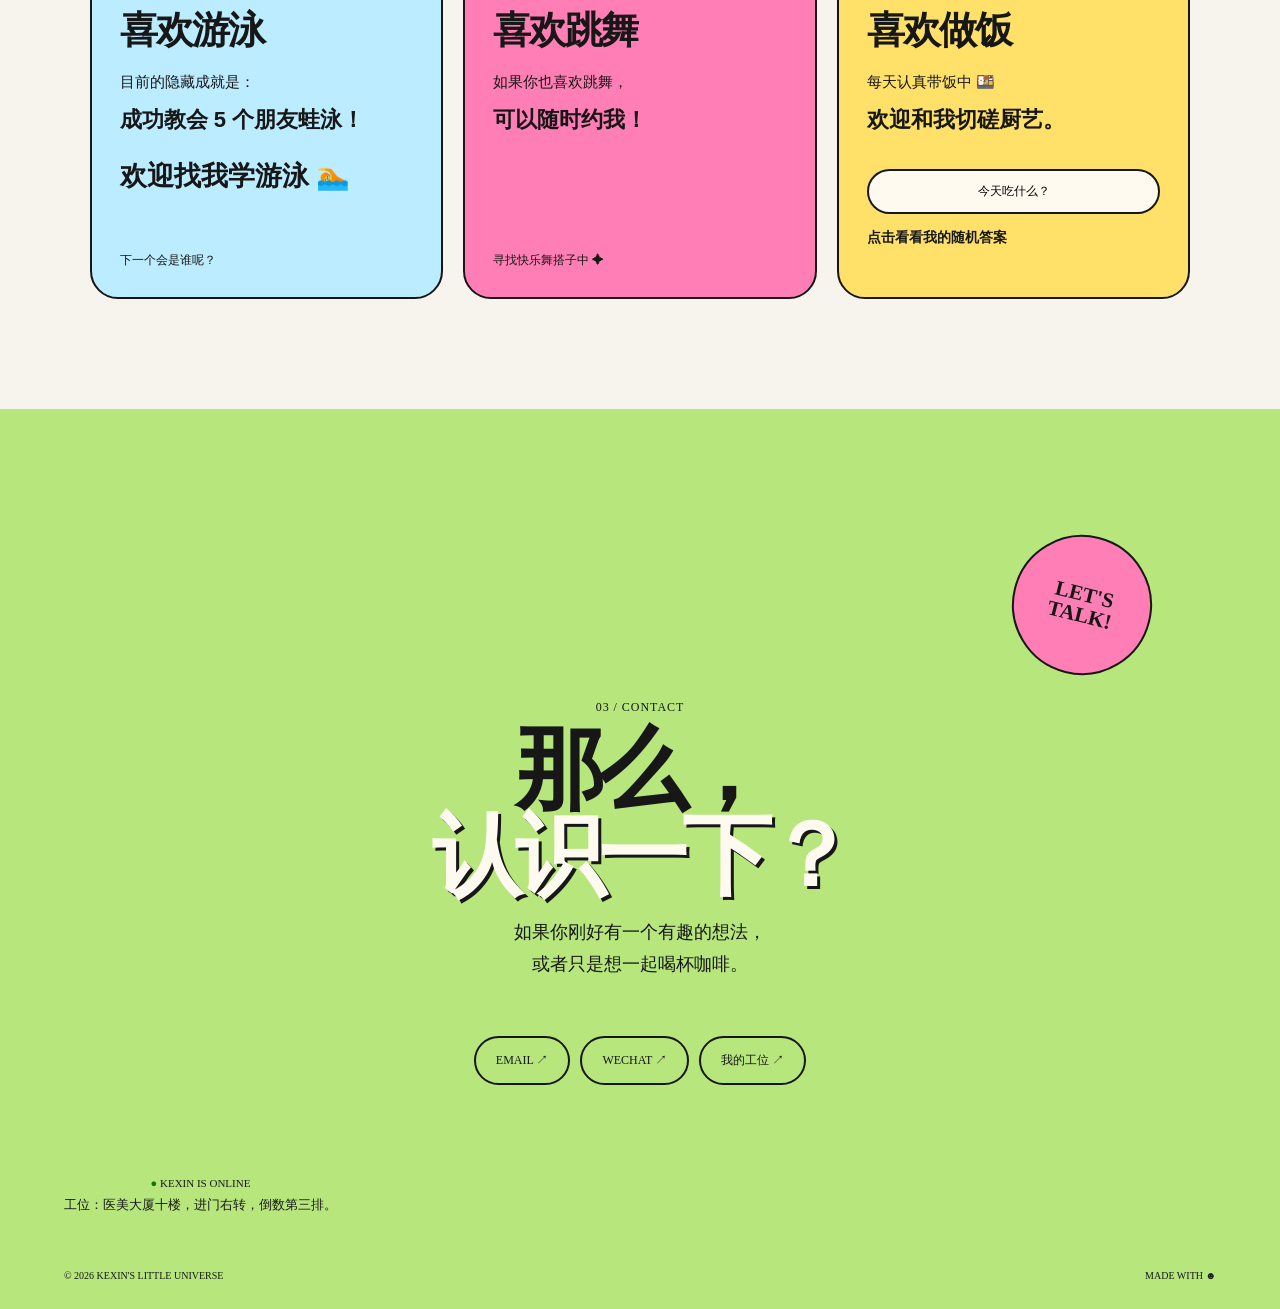
==== commit fadf6294: "Add hero shapes section to index.html" ====
--- a/index.html
+++ b/index.html
@@ -27,6 +27,7 @@
         <h1>你好，<br>我是<span>于可心</span><i>✦</i></h1>
         <p class="hero-sub">你的新同事，新伙伴，希望在工作和生活中都可以帮助到你。</p>
       </div>
+      <div class="hero-shapes" aria-hidden="true">
         <div class="shape flower">✿</div>
         <div class="shape bubble">☻</div>
         <div class="shape star">✦</div>
